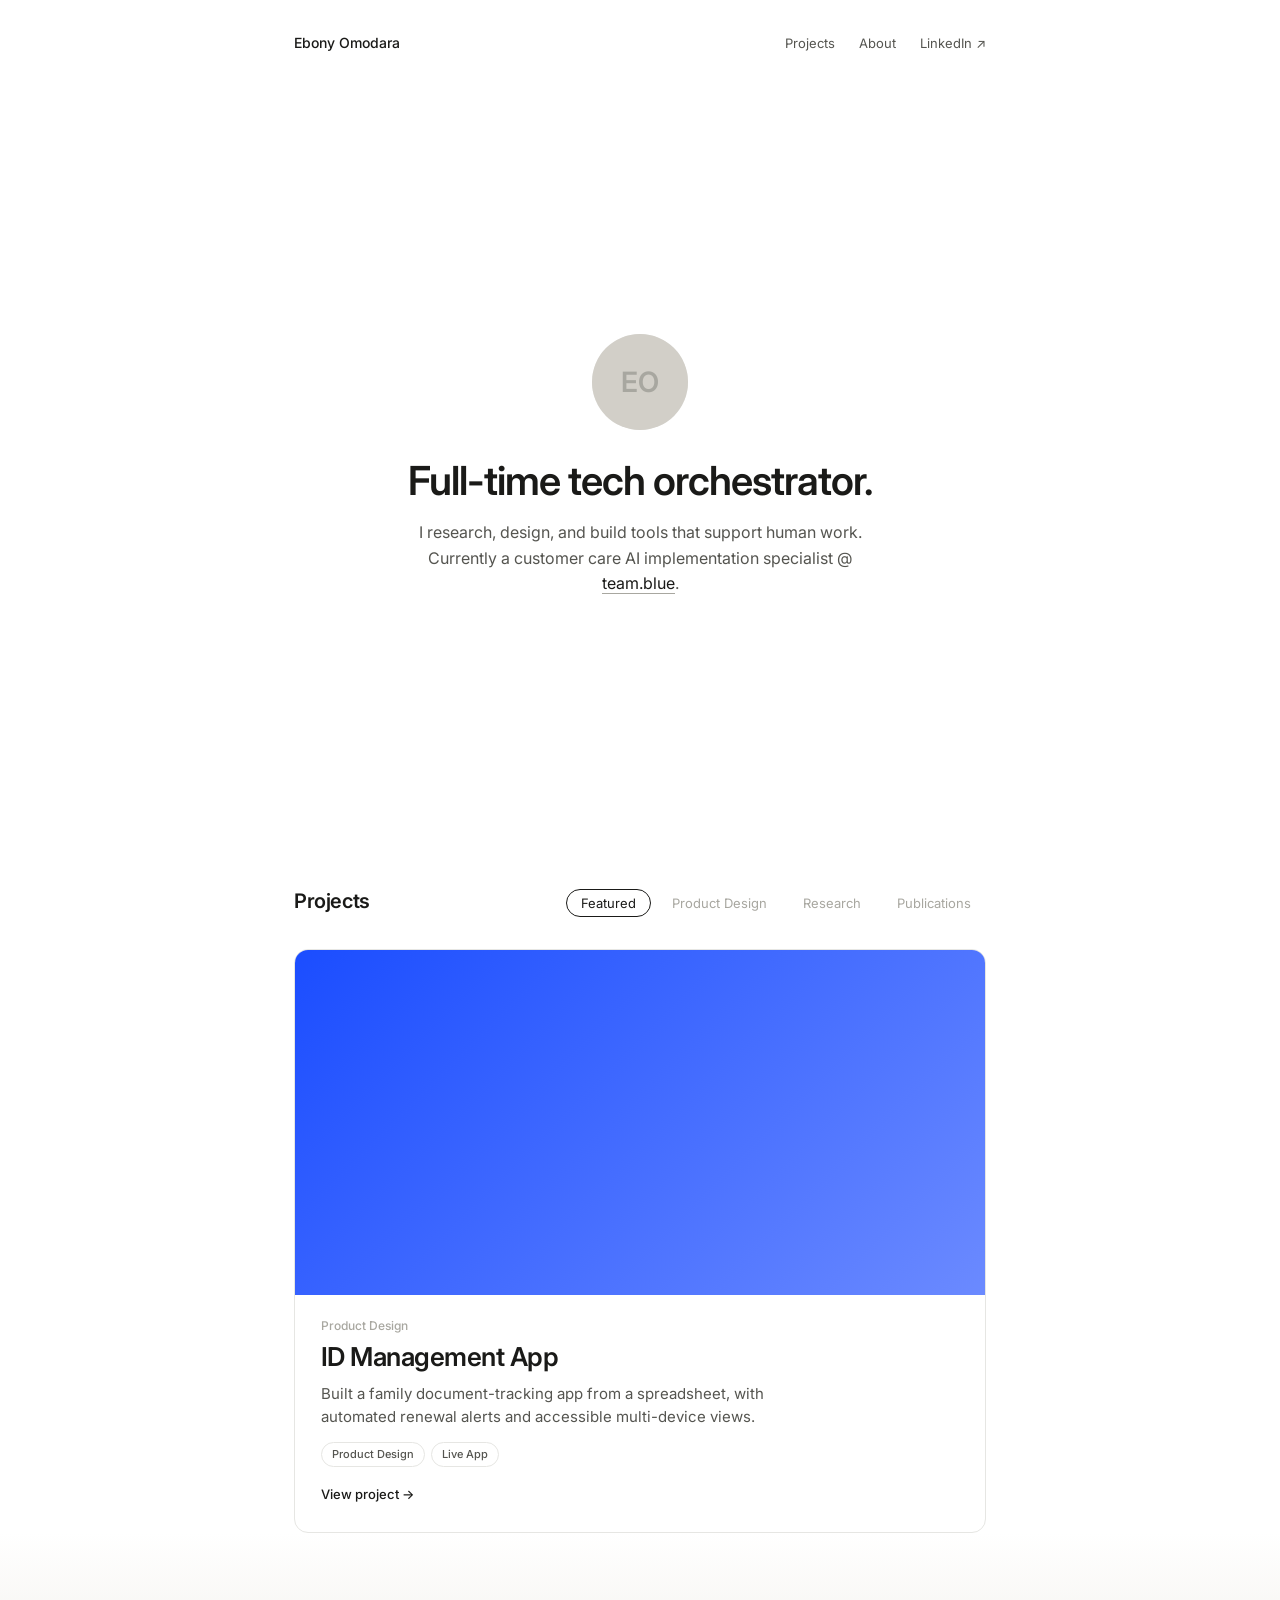
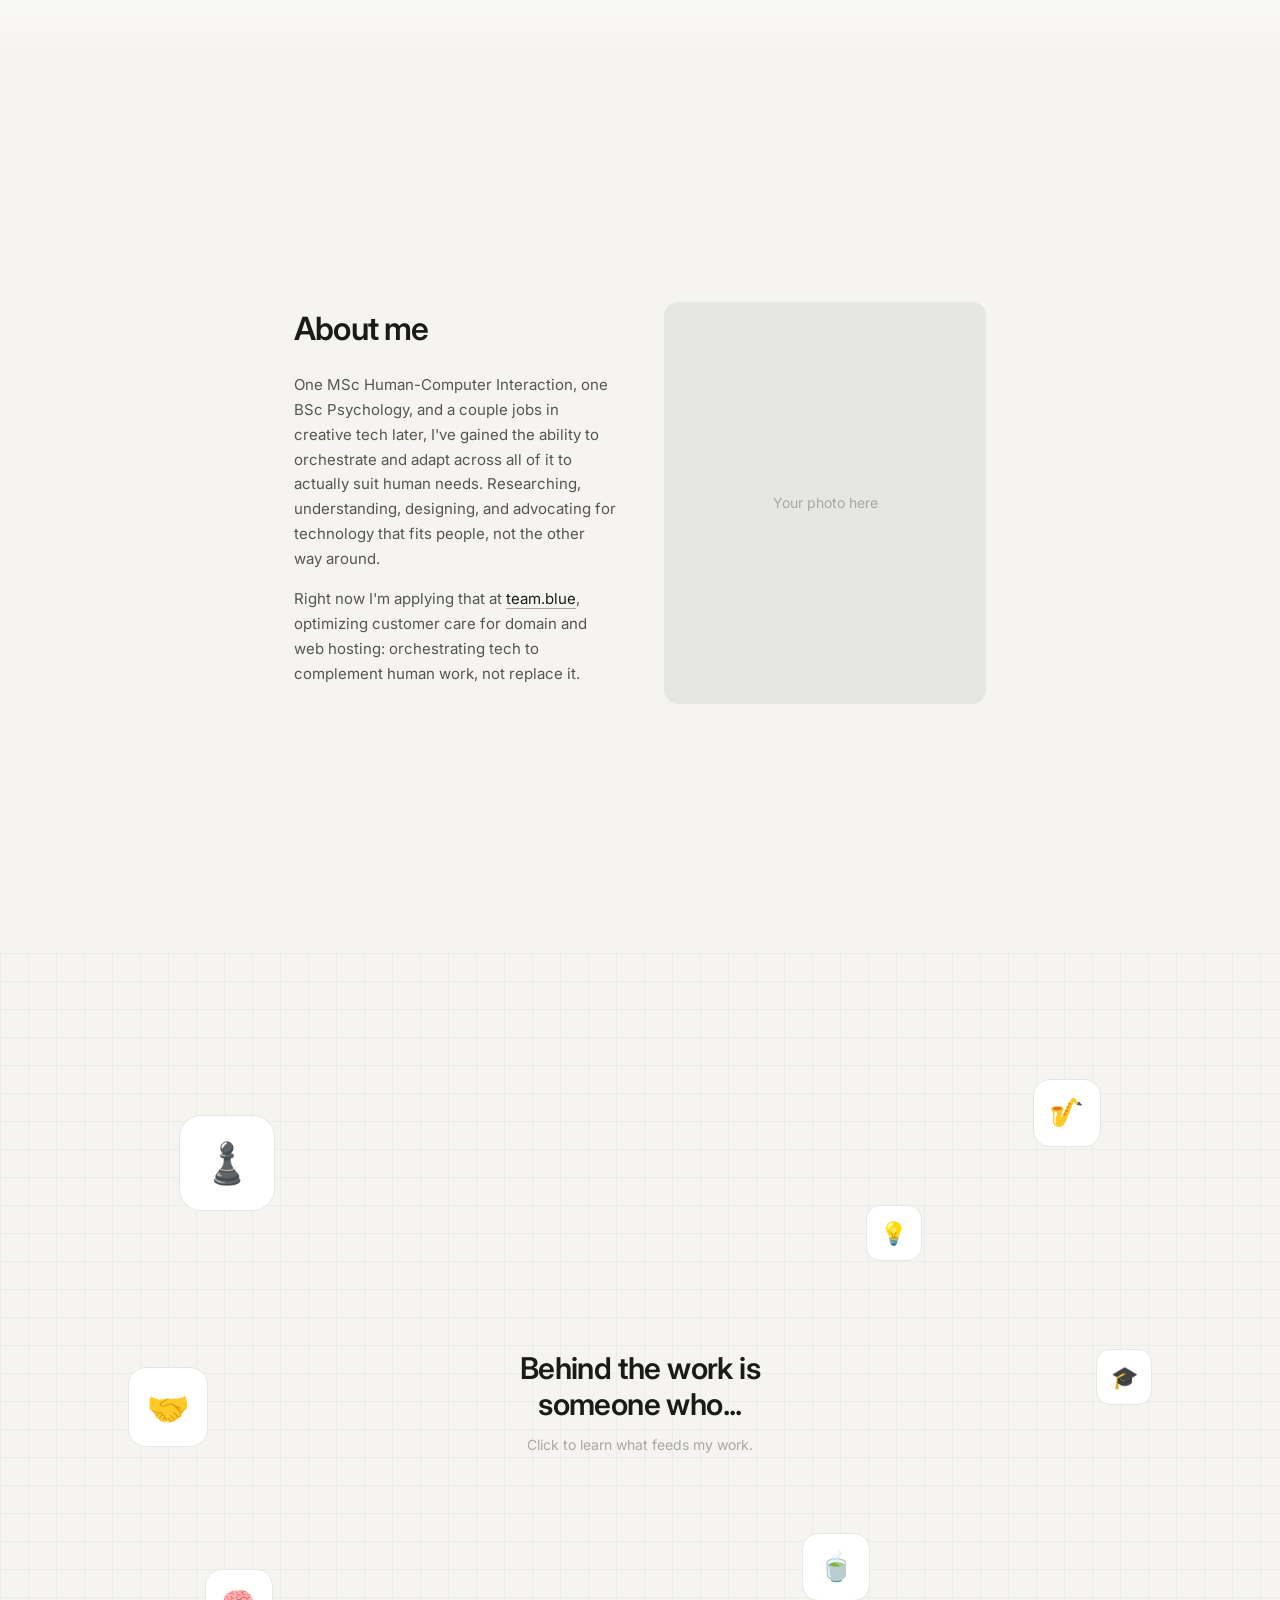
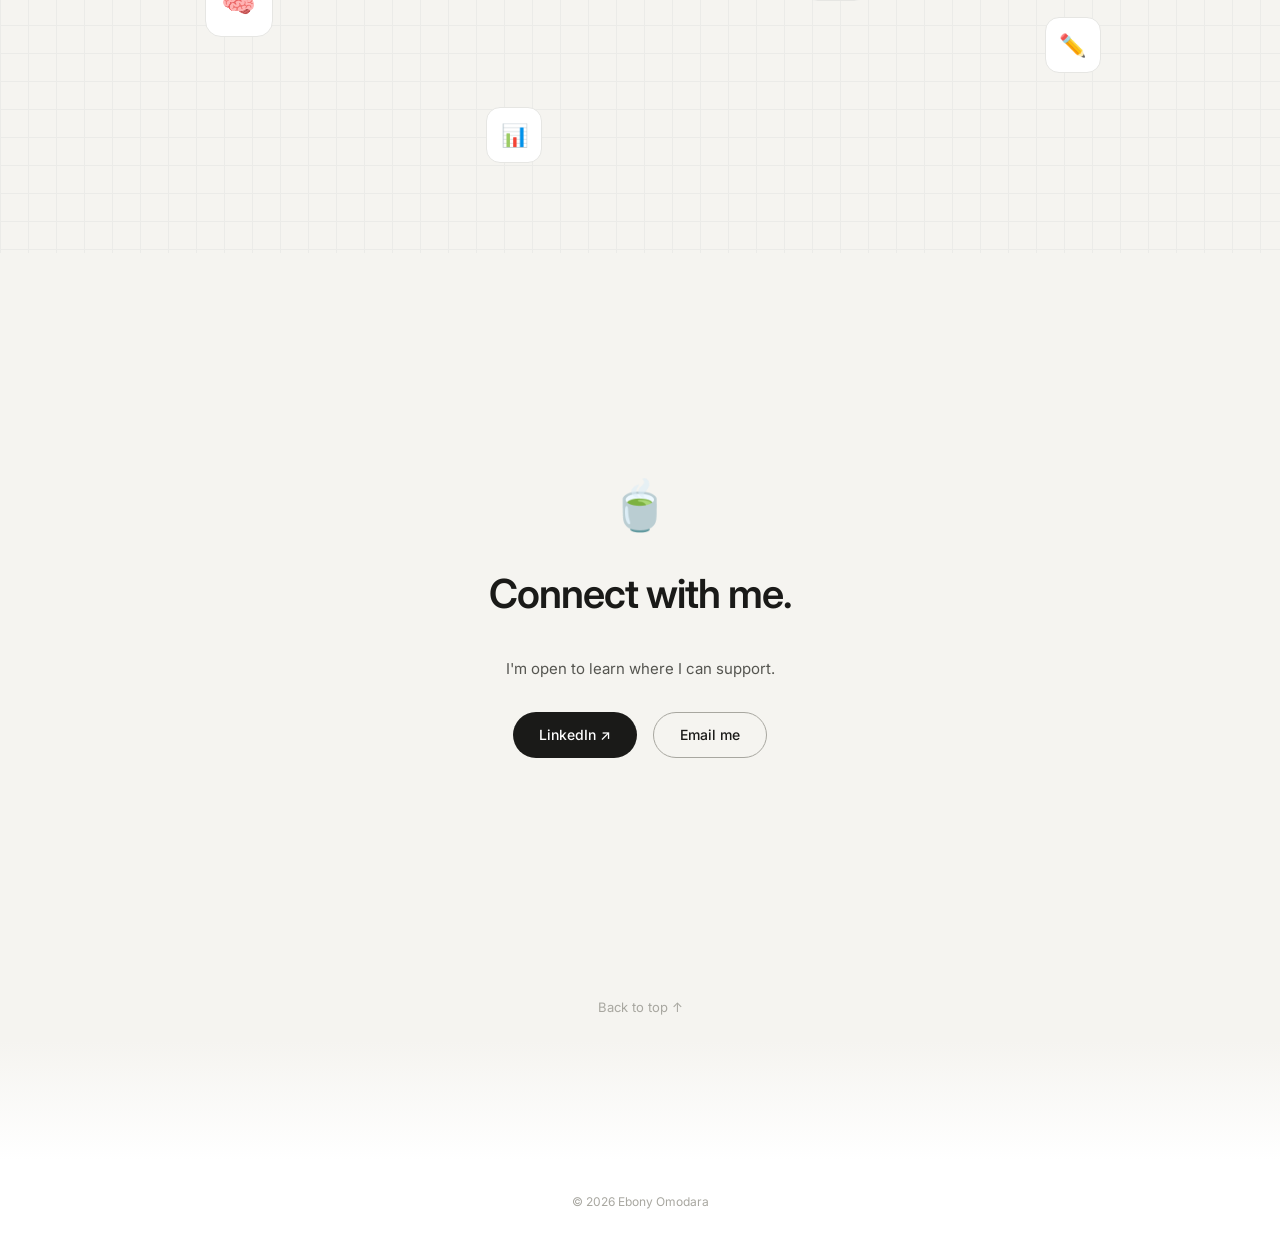
==== index.html @ e56efd51 "initial portfolio" ====
<!DOCTYPE html>
<html lang="en">
<head>
<meta charset="UTF-8">
<meta name="viewport" content="width=device-width, initial-scale=1.0">
<title>Ebony Omodara — Portfolio</title>
<link rel="preconnect" href="https://fonts.googleapis.com">
<link rel="preconnect" href="https://fonts.gstatic.com" crossorigin>
<link href="https://fonts.googleapis.com/css2?family=Inter:ital,opsz,wght@0,14..32,400;0,14..32,500;0,14..32,600;0,14..32,700;1,14..32,400&display=swap" rel="stylesheet">
<style>
:root {
  --bg: #FFFFFF;
  --ink: #1A1A18;
  --ink-soft: #555550;
  --ink-faint: #8A8980;
  --ink-muted: #A8A7A0;
  --line: #E6E6E3;
  --warm: #F5F4F0;
  --font: "Inter", -apple-system, BlinkMacSystemFont, "Segoe UI", sans-serif;
  --page-px: clamp(20px, 5vw, 64px);
  --max-w: 820px;
}

*, *::before, *::after { box-sizing: border-box; margin: 0; padding: 0; }
html { scroll-behavior: smooth; }

body {
  background: var(--bg);
  color: var(--ink);
  font-family: var(--font);
  font-size: 16px;
  line-height: 1.55;
  -webkit-font-smoothing: antialiased;
}

a { color: inherit; text-decoration: none; }
a:focus-visible, button:focus-visible { outline: 2px solid var(--ink); outline-offset: 3px; }

@media (prefers-reduced-motion: reduce) {
  html { scroll-behavior: auto; }
  *, *::before, *::after { animation-duration: 0.01ms !important; transition-duration: 0.01ms !important; }
}

.container {
  max-width: var(--max-w);
  margin: 0 auto;
  padding-left: var(--page-px);
  padding-right: var(--page-px);
}

/* ---- Nav ---- */
.nav {
  padding: 32px 0;
  display: flex;
  align-items: center;
  justify-content: space-between;
}
.nav__name { font-size: 14px; font-weight: 500; }
.nav__links { display: flex; gap: 24px; }
.nav__links a { font-size: 13px; color: var(--ink-soft); transition: color 0.15s; }
.nav__links a:hover { color: var(--ink); }

/* ---- Hero (tall, near full viewport) ---- */
.hero {
  min-height: calc(100vh - 100px);
  display: flex;
  flex-direction: column;
  align-items: center;
  justify-content: center;
  text-align: center;
  animation: rise 0.6s ease both;
  padding-bottom: 40px;
}

@keyframes rise {
  from { opacity: 0; transform: translateY(12px); }
  to { opacity: 1; transform: translateY(0); }
}

/* ---- Photo with rainbow ring ---- */
.hero__photo-link {
  display: block;
  width: 96px;
  height: 96px;
  margin: 0 auto 28px;
  border-radius: 50%;
  position: relative;
}

.hero__photo-link::before {
  content: '';
  position: absolute;
  inset: -4px;
  border-radius: 50%;
  background: conic-gradient(
    rgba(255,107,107,0.35),
    rgba(255,217,61,0.35),
    rgba(107,203,119,0.35),
    rgba(77,150,255,0.35),
    rgba(155,89,182,0.35),
    rgba(255,107,107,0.35)
  );
  opacity: 0;
  transition: opacity 0.4s ease, inset 0.4s ease;
  animation: slow-spin 6s linear infinite;
}

.hero__photo-link:hover::before,
.hero__photo-link:active::before {
  opacity: 1;
  inset: -5px;
}

@keyframes slow-spin { to { transform: rotate(360deg); } }

/* keep slow-spin available globally */

.hero__photo-link::after {
  content: '';
  position: absolute;
  inset: -1px;
  border-radius: 50%;
  background: var(--bg);
  z-index: 1;
}

.hero__photo {
  width: 100%;
  height: 100%;
  border-radius: 50%;
  background: var(--line);
  overflow: hidden;
  position: relative;
  z-index: 2;
  cursor: pointer;
  transition: transform 0.4s ease, box-shadow 0.4s ease;
}

.hero__photo-link:hover .hero__photo {
  transform: scale(1.15);
  box-shadow: 0 6px 24px rgba(0,0,0,0.06);
}

.hero__photo .photo-slide {
  position: absolute;
  inset: 0;
  display: flex;
  align-items: center;
  justify-content: center;
  opacity: 0;
  transition: opacity 0.4s ease;
  background: var(--line);
}

.hero__photo .photo-slide.is-active { opacity: 1; }
.hero__photo .photo-slide img { width: 100%; height: 100%; object-fit: cover; display: block; }

.hero__photo .initials {
  font-size: 28px;
  font-weight: 600;
  color: var(--ink-muted);
  user-select: none;
}

.hero h1 {
  font-size: clamp(28px, 4.5vw, 40px);
  font-weight: 600;
  letter-spacing: -0.025em;
  line-height: 1.15;
  margin-bottom: 16px;
}

.hero__sub {
  font-size: 16px;
  color: var(--ink-soft);
  max-width: 48ch;
  margin: 0 auto;
  line-height: 1.6;
}

.hero__sub a {
  color: var(--ink);
  border-bottom: 1px solid var(--ink-muted);
  transition: border-color 0.15s;
}

.hero__sub a:hover { border-color: var(--ink); }

/* ---- Projects ---- */
.projects { padding: 0 0 0; }

.projects__head {
  display: flex;
  align-items: baseline;
  justify-content: space-between;
  margin-bottom: 32px;
  flex-wrap: wrap;
  gap: 12px;
}

.projects__head h2 { font-size: 20px; font-weight: 600; letter-spacing: -0.02em; }

.filters { display: flex; gap: 6px; flex-wrap: wrap; }

.filters button {
  background: none;
  border: 1px solid transparent;
  font-family: var(--font);
  font-size: 13px;
  color: var(--ink-muted);
  cursor: pointer;
  padding: 5px 14px;
  border-radius: 100px;
  transition: all 0.15s;
}

.filters button.is-active { color: var(--ink); border-color: var(--ink); }
.filters button:not(.is-active):hover { color: var(--ink-soft); border-color: var(--line); }

/* ---- Cards ---- */
.project-stack { display: flex; flex-direction: column; gap: 24px; }

.pcard {
  display: block;
  border-radius: 14px;
  overflow: hidden;
  background: var(--bg);
  border: 1px solid var(--line);
  transition: transform 0.3s ease, border-color 0.3s ease;
}
.pcard:hover { transform: translateY(-3px); border-color: #CDCDCA; }

.pcard__cover { width: 100%; aspect-ratio: 16 / 9; position: relative; overflow: hidden; }
.pcard__cover-bg { width: 100%; height: 100%; transition: transform 0.4s ease; }
.pcard:hover .pcard__cover-bg { transform: scale(1.02); }

.pcard__body { padding: 22px 26px 26px; }
.pcard__category { font-size: 12px; color: var(--ink-muted); margin-bottom: 6px; font-weight: 500; }
.pcard__title { font-size: 22px; font-weight: 600; letter-spacing: -0.02em; line-height: 1.25; margin-bottom: 8px; }
.pcard__desc { font-size: 14px; color: var(--ink-soft); line-height: 1.55; max-width: 56ch; margin-bottom: 14px; }
.pcard__pills { display: flex; gap: 6px; flex-wrap: wrap; margin-bottom: 14px; }

.pill {
  font-size: 11px; font-weight: 500; color: var(--ink-soft);
  border: 1px solid var(--line); padding: 3px 10px;
  border-radius: 100px; white-space: nowrap;
}

.pcard__arrow {
  display: inline-flex; align-items: center; gap: 6px;
  font-size: 13px; font-weight: 500; color: var(--ink);
  transition: gap 0.2s ease;
}
.pcard:hover .pcard__arrow { gap: 10px; }

.pcard--feature .pcard__cover { aspect-ratio: 16 / 8; }
.pcard--feature .pcard__title { font-size: 26px; }
.pcard--feature .pcard__desc { font-size: 15px; }

.project-pair { display: grid; grid-template-columns: 1fr 1fr; gap: 20px; }
@media (max-width: 640px) { .project-pair { grid-template-columns: 1fr; } }
.project-pair .pcard__cover { aspect-ratio: 4 / 3; }
.project-pair .pcard__title { font-size: 18px; }
.project-pair .pcard__body { padding: 18px 20px 22px; }
.pcard--single .pcard__cover { aspect-ratio: 16 / 9; }

.state-msg { color: var(--ink-muted); font-size: 14px; padding: 48px 0; text-align: center; }

/* ---- Section transitions ---- */
.section-fade { height: 120px; background: linear-gradient(to bottom, var(--bg), var(--warm)); }
.section-fade--up { height: 120px; background: linear-gradient(to bottom, var(--warm), var(--bg)); }

/* ---- About me (full viewport) ---- */
.about-section {
  min-height: 100vh;
  background: var(--warm);
  display: flex;
  align-items: center;
  justify-content: center;
}

.about-inner {
  max-width: var(--max-w);
  margin: 0 auto;
  padding: 80px var(--page-px);
  display: grid;
  grid-template-columns: 1fr 1fr;
  gap: 48px;
  align-items: center;
}

@media (max-width: 700px) { .about-inner { grid-template-columns: 1fr; } }

.about-text h2 {
  font-size: clamp(24px, 3.8vw, 32px);
  font-weight: 600;
  letter-spacing: -0.025em;
  margin-bottom: 20px;
  color: var(--ink);
}

/* WCAG AA: #555550 on #F5F4F0 = 4.8:1 contrast ratio — passes AA normal text */
.about-text p {
  font-size: 15px;
  color: var(--ink-soft);
  line-height: 1.65;
  margin-bottom: 16px;
}

.about-text a {
  color: var(--ink);
  border-bottom: 1px solid var(--ink-muted);
  transition: border-color 0.15s;
}
.about-text a:hover { border-color: var(--ink); }

.about-image {
  width: 100%;
  aspect-ratio: 4 / 5;
  background: var(--line);
  border-radius: 14px;
  display: flex;
  align-items: center;
  justify-content: center;
  overflow: hidden;
}
.about-image img { width: 100%; height: 100%; object-fit: cover; display: block; }
.about-image__placeholder { font-size: 14px; color: var(--ink-muted); }

/* ---- What feeds the work ---- */
.feeds-world {
  position: relative;
  overflow: hidden;
  min-height: 100vh;
  display: flex;
  align-items: center;
  justify-content: center;
  background: var(--warm);
}

.feeds-world::before {
  content: '';
  position: absolute;
  inset: 0;
  background-image:
    linear-gradient(var(--line) 1px, transparent 1px),
    linear-gradient(90deg, var(--line) 1px, transparent 1px);
  background-size: 28px 28px;
  opacity: 0;
  transition: opacity 1s ease;
}
.feeds-world.is-visible::before { opacity: 0.6; }

.feeds-center {
  position: relative;
  z-index: 2;
  text-align: center;
  padding: 60px var(--page-px);
}

.feeds-center h3 {
  font-size: clamp(22px, 3.5vw, 30px);
  font-weight: 600;
  letter-spacing: -0.02em;
  line-height: 1.2;
  max-width: 14ch;
  margin: 0 auto 12px;
}

.feeds-center p { font-size: 14px; color: var(--ink-muted); }

/* ---- Feed items — varied sizes, closer to center ---- */
.feeds-item {
  position: absolute;
  z-index: 3;
  cursor: default;
  opacity: 0;
  transition: opacity 0.6s ease, transform 0.6s ease;
}

.feeds-world.is-visible .feeds-item {
  opacity: 1;
  transform: translate(0, 0) !important;
}

.feeds-item__icon {
  border-radius: 18px;
  display: flex;
  align-items: center;
  justify-content: center;
  background: var(--bg);
  border: 1px solid var(--line);
  transition: transform 0.25s ease, box-shadow 0.25s ease;
  user-select: none;
}

.feeds-item:hover .feeds-item__icon,
.feeds-item.is-tapped .feeds-item__icon {
  transform: scale(1.08);
  box-shadow: 0 8px 24px rgba(0,0,0,0.06);
}

@keyframes slow-spin { to { transform: rotate(360deg); } }

.feeds-item--xl .feeds-item__icon { width: 96px; height: 96px; font-size: 40px; border-radius: 22px; }
.feeds-item--lg .feeds-item__icon { width: 80px; height: 80px; font-size: 34px; border-radius: 18px; }
.feeds-item--md .feeds-item__icon { width: 68px; height: 68px; font-size: 28px; border-radius: 16px; }
.feeds-item--sm .feeds-item__icon { width: 56px; height: 56px; font-size: 22px; border-radius: 14px; }

/* Tooltip: left-aligned text, positioned to the side or below */
.feeds-item__label {
  position: absolute;
  left: calc(100% + 12px);
  top: 50%;
  transform: translateY(-50%) translateX(4px);
  background: var(--ink);
  color: #fff;
  font-size: 12px;
  font-weight: 500;
  padding: 8px 14px;
  border-radius: 8px;
  opacity: 0;
  pointer-events: none;
  transition: opacity 0.2s ease, transform 0.2s ease;
  width: max-content;
  max-width: 200px;
  text-align: left;
  line-height: 1.4;
}

.feeds-item:hover .feeds-item__label,
.feeds-item.is-tapped .feeds-item__label {
  opacity: 1;
  transform: translateY(-50%) translateX(0);
}

/* Items on the right side: tooltip goes left */
.feeds-item--tip-left .feeds-item__label {
  left: auto;
  right: calc(100% + 12px);
  transform: translateY(-50%) translateX(-4px);
}

.feeds-item--tip-left:hover .feeds-item__label,
.feeds-item--tip-left.is-tapped .feeds-item__label {
  transform: translateY(-50%) translateX(0);
}

/* Positions — pulled closer to center */
.feeds-item:nth-child(1) { top: 18%; left: 14%; transform: translate(-20px, 14px); }
.feeds-item:nth-child(2) { top: 14%; right: 14%; transform: translate(20px, -14px); }
.feeds-item:nth-child(3) { top: 46%; left: 10%; transform: translate(-28px, 0); }
.feeds-item:nth-child(4) { top: 44%; right: 10%; transform: translate(28px, 0); }
.feeds-item:nth-child(5) { bottom: 24%; left: 16%; transform: translate(-16px, 14px); }
.feeds-item:nth-child(6) { bottom: 20%; right: 14%; transform: translate(16px, 14px); }
.feeds-item:nth-child(7) { bottom: 10%; left: 38%; transform: translate(-10px, 12px); }
.feeds-item:nth-child(8) { bottom: 28%; right: 32%; transform: translate(14px, 10px); }
.feeds-item:nth-child(9) { top: 28%; right: 28%; transform: translate(18px, -8px); }

@media (max-width: 700px) {
  .feeds-item:nth-child(1) { top: 3%; left: 4%; }
  .feeds-item:nth-child(2) { top: 3%; right: 4%; }
  .feeds-item:nth-child(3) { top: 28%; left: 2%; }
  .feeds-item:nth-child(4) { top: 28%; right: 2%; }
  .feeds-item:nth-child(5) { bottom: 22%; left: 4%; }
  .feeds-item:nth-child(6) { bottom: 22%; right: 4%; }
  .feeds-item:nth-child(7) { bottom: 10%; left: 4%; }
  .feeds-item:nth-child(8) { bottom: 10%; right: 4%; }
  .feeds-item:nth-child(9) { top: 16%; left: 36%; }
  .feeds-item--xl .feeds-item__icon { width: 72px; height: 72px; font-size: 30px; }
  .feeds-item--lg .feeds-item__icon { width: 62px; height: 62px; font-size: 26px; }
  .feeds-item--md .feeds-item__icon { width: 52px; height: 52px; font-size: 22px; }
  .feeds-item--sm .feeds-item__icon { width: 44px; height: 44px; font-size: 18px; }
  /* Mobile: tooltips below, contained within screen */
  .feeds-item__label,
  .feeds-item--tip-left .feeds-item__label {
    left: 0;
    right: auto;
    top: calc(100% + 8px);
    transform: translateY(4px);
    max-width: 180px;
  }
  .feeds-item:hover .feeds-item__label,
  .feeds-item.is-tapped .feeds-item__label,
  .feeds-item--tip-left:hover .feeds-item__label,
  .feeds-item--tip-left.is-tapped .feeds-item__label {
    transform: translateY(0);
  }
  /* Items on right side: tooltip aligns right */
  .feeds-item:nth-child(2) .feeds-item__label,
  .feeds-item:nth-child(4) .feeds-item__label,
  .feeds-item:nth-child(6) .feeds-item__label,
  .feeds-item:nth-child(8) .feeds-item__label {
    left: auto;
    right: 0;
  }
}

/* ---- Connect ---- */
.connect {
  min-height: 80vh;
  display: flex;
  align-items: center;
  justify-content: center;
  text-align: center;
  background: var(--warm);
  padding: 80px var(--page-px);
}

.connect__emoji {
  font-size: 48px;
  margin-bottom: 20px;
  display: inline-block;
  cursor: default;
  transition: transform 0.3s ease;
}

.connect__emoji:hover {
  transform: scale(1.3);
}

.connect__sub {
  font-size: 15px;
  color: var(--ink-soft);
  margin-bottom: 32px;
}

.connect h2 {
  font-size: clamp(28px, 4.5vw, 40px);
  font-weight: 600;
  letter-spacing: -0.025em;
  margin-bottom: 32px;
}

.connect__links {
  display: flex;
  justify-content: center;
  gap: 16px;
  flex-wrap: wrap;
}

.connect__link {
  display: inline-flex;
  align-items: center;
  gap: 8px;
  font-size: 14px;
  font-weight: 500;
  padding: 11px 26px;
  border-radius: 100px;
  transition: background 0.2s, color 0.2s, border-color 0.2s;
}

.connect__link--primary {
  background: var(--ink);
  color: var(--bg);
}
.connect__link--primary:hover { background: #333; }

.connect__link--secondary {
  color: var(--ink);
  border: 1px solid var(--ink-muted);
}

.connect__link--secondary:hover {
  border-color: var(--ink);
}

/* ---- Scroll to top ---- */
.scroll-top {
  display: flex;
  align-items: center;
  justify-content: center;
  gap: 6px;
  padding: 24px 0;
  background: var(--warm);
  text-align: center;
}

.scroll-top a {
  font-size: 13px;
  color: var(--ink-muted);
  transition: color 0.15s;
  display: inline-flex;
  align-items: center;
  gap: 6px;
}

.scroll-top a:hover { color: var(--ink); }

/* ---- Footer ---- */
.footer {
  padding: 32px 0;
  text-align: center;
}
.footer__copy { font-size: 12px; color: var(--ink-muted); }
</style>
</head>
<body>

<div class="container">
  <nav class="nav" id="top">
    <a href="#" class="nav__name">Ebony Omodara</a>
    <div class="nav__links">
      <a href="#projects">Projects</a>
      <a href="#about">About</a>
      <a href="#" target="_blank">LinkedIn ↗</a>
    </div>
  </nav>
</div>

<div class="container">
  <section class="hero">
    <a href="#about" class="hero__photo-link" id="hero-photo-link">
      <div class="hero__photo" id="hero-photo">
        <div class="photo-slide is-active" style="background:#D2CFC8;"><span class="initials">EO</span></div>
        <div class="photo-slide" style="background:#C8B8D8;"></div>
        <div class="photo-slide" style="background:#B8CED8;"></div>
        <div class="photo-slide" style="background:#D8C8B8;"></div>
      </div>
    </a>
    <h1>Full-time tech orchestrator.</h1>
    <p class="hero__sub">I research, design, and build tools that support human work. Currently a customer care AI implementation specialist @ <a href="https://team.blue" target="_blank" rel="noopener">team.blue</a>.</p>
  </section>
</div>

<div class="container">
  <section class="projects" id="projects">
    <div class="projects__head">
      <h2>Projects</h2>
      <div class="filters" id="filters">
        <button class="is-active" data-cat="Featured">Featured</button>
        <button data-cat="Product Design">Product Design</button>
        <button data-cat="Research">Research</button>
        <button data-cat="Publications">Publications</button>
      </div>
    </div>
    <div class="project-stack" id="project-stack"></div>
  </section>
</div>

<div class="section-fade"></div>

<section class="about-section" id="about">
  <div class="about-inner">
    <div class="about-text">
      <h2>About me</h2>
      <p>One MSc Human-Computer Interaction, one BSc Psychology, and a couple jobs in creative tech later, I've gained the ability to orchestrate and adapt across all of it to actually suit human needs. Researching, understanding, designing, and advocating for technology that fits people, not the other way around.</p>
      <p>Right now I'm applying that at <a href="https://team.blue" target="_blank" rel="noopener">team.blue</a>, optimizing customer care for domain and web hosting: orchestrating tech to complement human work, not replace it.</p>
    </div>
    <div class="about-image">
      <span class="about-image__placeholder">Your photo here</span>
    </div>
  </div>
</section>

<section class="feeds-world" id="feeds">

  <div class="feeds-item feeds-item--xl" style="transition-delay: 0.1s">
    <div class="feeds-item__icon">♟️</div>
    <div class="feeds-item__label">Novice chess player. I like the patience of thinking three moves ahead.</div>
  </div>

  <div class="feeds-item feeds-item--md feeds-item--tip-left" style="transition-delay: 0.2s">
    <div class="feeds-item__icon">🎷</div>
    <div class="feeds-item__label">Afro jazz on repeat. Best thinking music there is.</div>
  </div>

  <div class="feeds-item feeds-item--lg" style="transition-delay: 0.3s">
    <div class="feeds-item__icon">🤝</div>
    <div class="feeds-item__label">Curious. Creative. Flexible. Leading or supporting, whatever needs to be done.</div>
  </div>

  <div class="feeds-item feeds-item--sm feeds-item--tip-left" style="transition-delay: 0.35s">
    <div class="feeds-item__icon">🎓</div>
    <div class="feeds-item__label">MSc Human-Computer Interaction</div>
  </div>

  <div class="feeds-item feeds-item--md" style="transition-delay: 0.45s">
    <div class="feeds-item__icon">🧠</div>
    <div class="feeds-item__label">BSc Psychology</div>
  </div>

  <div class="feeds-item feeds-item--sm feeds-item--tip-left" style="transition-delay: 0.55s">
    <div class="feeds-item__icon">✏️</div>
    <div class="feeds-item__label">Google UX Design Certificate</div>
  </div>

  <div class="feeds-item feeds-item--sm" style="transition-delay: 0.65s">
    <div class="feeds-item__icon">📊</div>
    <div class="feeds-item__label">McKinsey Forward Certificate</div>
  </div>

  <div class="feeds-item feeds-item--md" style="transition-delay: 0.7s">
    <div class="feeds-item__icon">🍵</div>
    <div class="feeds-item__label">Matcha over everything. Iced, hot, doesn't matter.</div>
  </div>

  <div class="feeds-item feeds-item--sm feeds-item--tip-left" style="transition-delay: 0.75s">
    <div class="feeds-item__icon">💡</div>
    <div class="feeds-item__label">Minor in Entrepreneurship</div>
  </div>

  <div class="feeds-center">
    <h3>Behind the work is someone who...</h3>
    <p>Click to learn what feeds my work.</p>
  </div>
</section>

<section class="connect" id="connect">
  <div>
    <span class="connect__emoji">🍵</span>
    <h2>Connect with me.</h2>
    <p class="connect__sub">I'm open to learn where I can support.</p>
    <div class="connect__links">
      <a href="#" class="connect__link connect__link--primary" target="_blank">LinkedIn ↗</a>
      <a href="mailto:hello@ebonyomodara.com" class="connect__link connect__link--secondary">Email me</a>
    </div>
  </div>
</section>

<div class="scroll-top">
  <a href="#top">Back to top ↑</a>
</div>

<div class="section-fade--up"></div>

<div class="container">
  <footer class="footer">
    <p class="footer__copy">&copy; 2026 Ebony Omodara</p>
  </footer>
</div>

<script>
const projects = [
  {
    title: "ID Management App",
    desc: "Built a family document-tracking app from a spreadsheet, with automated renewal alerts and accessible multi-device views.",
    category: "Product Design",
    pills: ["Product Design", "Live App"],
    color: "linear-gradient(135deg, #1B4DFF 0%, #6B8AFF 100%)",
    featured: true
  },
  {
    title: "Text-to-Image AI App",
    desc: "Helping young language learners visualize vocabulary through generated imagery.",
    category: "Research",
    pills: ["Qualitative Research", "Live App", "Implementation Insights"],
    color: "linear-gradient(135deg, #FF6A00 0%, #FFB870 100%)"
  },
  {
    title: "Smartwear for Connection",
    desc: "Wearable MVP keeping families connected through subtle haptic interactions.",
    category: "Product Design",
    pills: ["Product Design", "MVP"],
    color: "linear-gradient(135deg, #F2A7CC 0%, #FFDBE9 100%)"
  },
  {
    title: "Investigating AI use of University students",
    desc: "Qualitative study exploring how students integrate AI tools into academic workflows.",
    category: "Research",
    pills: ["Qualitative Research", "Design Insights"],
    color: "linear-gradient(135deg, #0D4D3A 0%, #4AC98B 100%)"
  },
  {
    title: "Publications Monthly Reports",
    desc: "Editorial reports covering emerging creative technology trends.",
    category: "Publications",
    pills: ["Publications", "Copywriting", "Report"],
    color: "linear-gradient(135deg, #1A0B2E 0%, #8B5CF6 100%)"
  },
  {
    title: "Immersive Tech Week",
    desc: "Event coverage from Europe's leading immersive technology conference.",
    category: "Publications",
    pills: ["Publications", "Report"],
    color: "linear-gradient(135deg, #2D1854 0%, #A855F7 100%)"
  },
  {
    title: "Game-based Assessments in Recruitment",
    desc: "Quantitative research into gamified hiring tools and their effectiveness.",
    category: "Research",
    pills: ["Quantitative Research", "Implementation Insights"],
    color: "linear-gradient(135deg, #C4B5A0 0%, #E8DDD0 100%)"
  },
  {
    title: "Multilingual Gesturing and Problem-Solving",
    desc: "How gesture patterns differ across languages and influence cognitive problem-solving.",
    category: "Research",
    pills: ["Quantitative Research", "Cognition Insights"],
    color: "linear-gradient(135deg, #D4956B 0%, #F0C8A8 100%)"
  }
];

// Photo cycle
const photoLink = document.getElementById('hero-photo-link');
const photoEl = document.getElementById('hero-photo');
const slides = photoEl.querySelectorAll('.photo-slide');
let cycleInterval = null;
let currentSlide = 0;

function startCycle() {
  if (cycleInterval) return;
  cycleInterval = setInterval(() => {
    slides[currentSlide].classList.remove('is-active');
    currentSlide = (currentSlide + 1) % slides.length;
    slides[currentSlide].classList.add('is-active');
  }, 700);
}
function stopCycle() {
  clearInterval(cycleInterval);
  cycleInterval = null;
  slides[currentSlide].classList.remove('is-active');
  currentSlide = 0;
  slides[0].classList.add('is-active');
}
photoLink.addEventListener('mouseenter', startCycle);
photoLink.addEventListener('mouseleave', stopCycle);

// Cards
const stack = document.getElementById('project-stack');

function makeCard(p, isFeature, isSingle) {
  const a = document.createElement('a');
  a.href = '#';
  let cls = 'pcard';
  if (isFeature) cls += ' pcard--feature';
  if (isSingle) cls += ' pcard--single';
  a.className = cls;
  a.innerHTML = `
    <div class="pcard__cover">
      <div class="pcard__cover-bg" style="background:${p.color}"></div>
    </div>
    <div class="pcard__body">
      <div class="pcard__category">${p.category}</div>
      <div class="pcard__title">${p.title}</div>
      <div class="pcard__desc">${p.desc}</div>
      <div class="pcard__pills">${p.pills.map(t => `<span class="pill">${t}</span>`).join('')}</div>
      <span class="pcard__arrow">View project →</span>
    </div>
  `;
  return a;
}

function renderProjects(items) {
  stack.innerHTML = '';
  if (!items.length) {
    stack.innerHTML = '<div class="state-msg">No projects in this category yet.</div>';
    return;
  }
  stack.appendChild(makeCard(items[0], true, false));
  const rest = items.slice(1);
  let i = 0;
  while (i < rest.length) {
    if (i + 1 < rest.length) {
      const pair = document.createElement('div');
      pair.className = 'project-pair';
      pair.appendChild(makeCard(rest[i], false, false));
      pair.appendChild(makeCard(rest[i + 1], false, false));
      stack.appendChild(pair);
      i += 2;
    } else {
      stack.appendChild(makeCard(rest[i], false, true));
      i++;
    }
  }
}

// Default: show Featured
function getFiltered(cat) {
  if (cat === 'Featured') return projects.filter(p => p.featured);
  return projects.filter(p => p.category === cat);
}

renderProjects(getFiltered('Featured'));

// Filters
document.getElementById('filters').addEventListener('click', e => {
  const btn = e.target.closest('button');
  if (!btn) return;
  document.querySelectorAll('.filters button').forEach(b => b.classList.remove('is-active'));
  btn.classList.add('is-active');
  renderProjects(getFiltered(btn.dataset.cat));
});

// Feeds scroll trigger
const feedsWorld = document.getElementById('feeds');
const obs = new IntersectionObserver((entries) => {
  entries.forEach(e => { if (e.isIntersecting) feedsWorld.classList.add('is-visible'); });
}, { threshold: 0.12 });
obs.observe(feedsWorld);

// Tap support
document.querySelectorAll('.feeds-item').forEach(item => {
  item.addEventListener('click', () => {
    const wasActive = item.classList.contains('is-tapped');
    document.querySelectorAll('.feeds-item').forEach(i => i.classList.remove('is-tapped'));
    if (!wasActive) item.classList.add('is-tapped');
  });
});
</script>
</body>
</html>
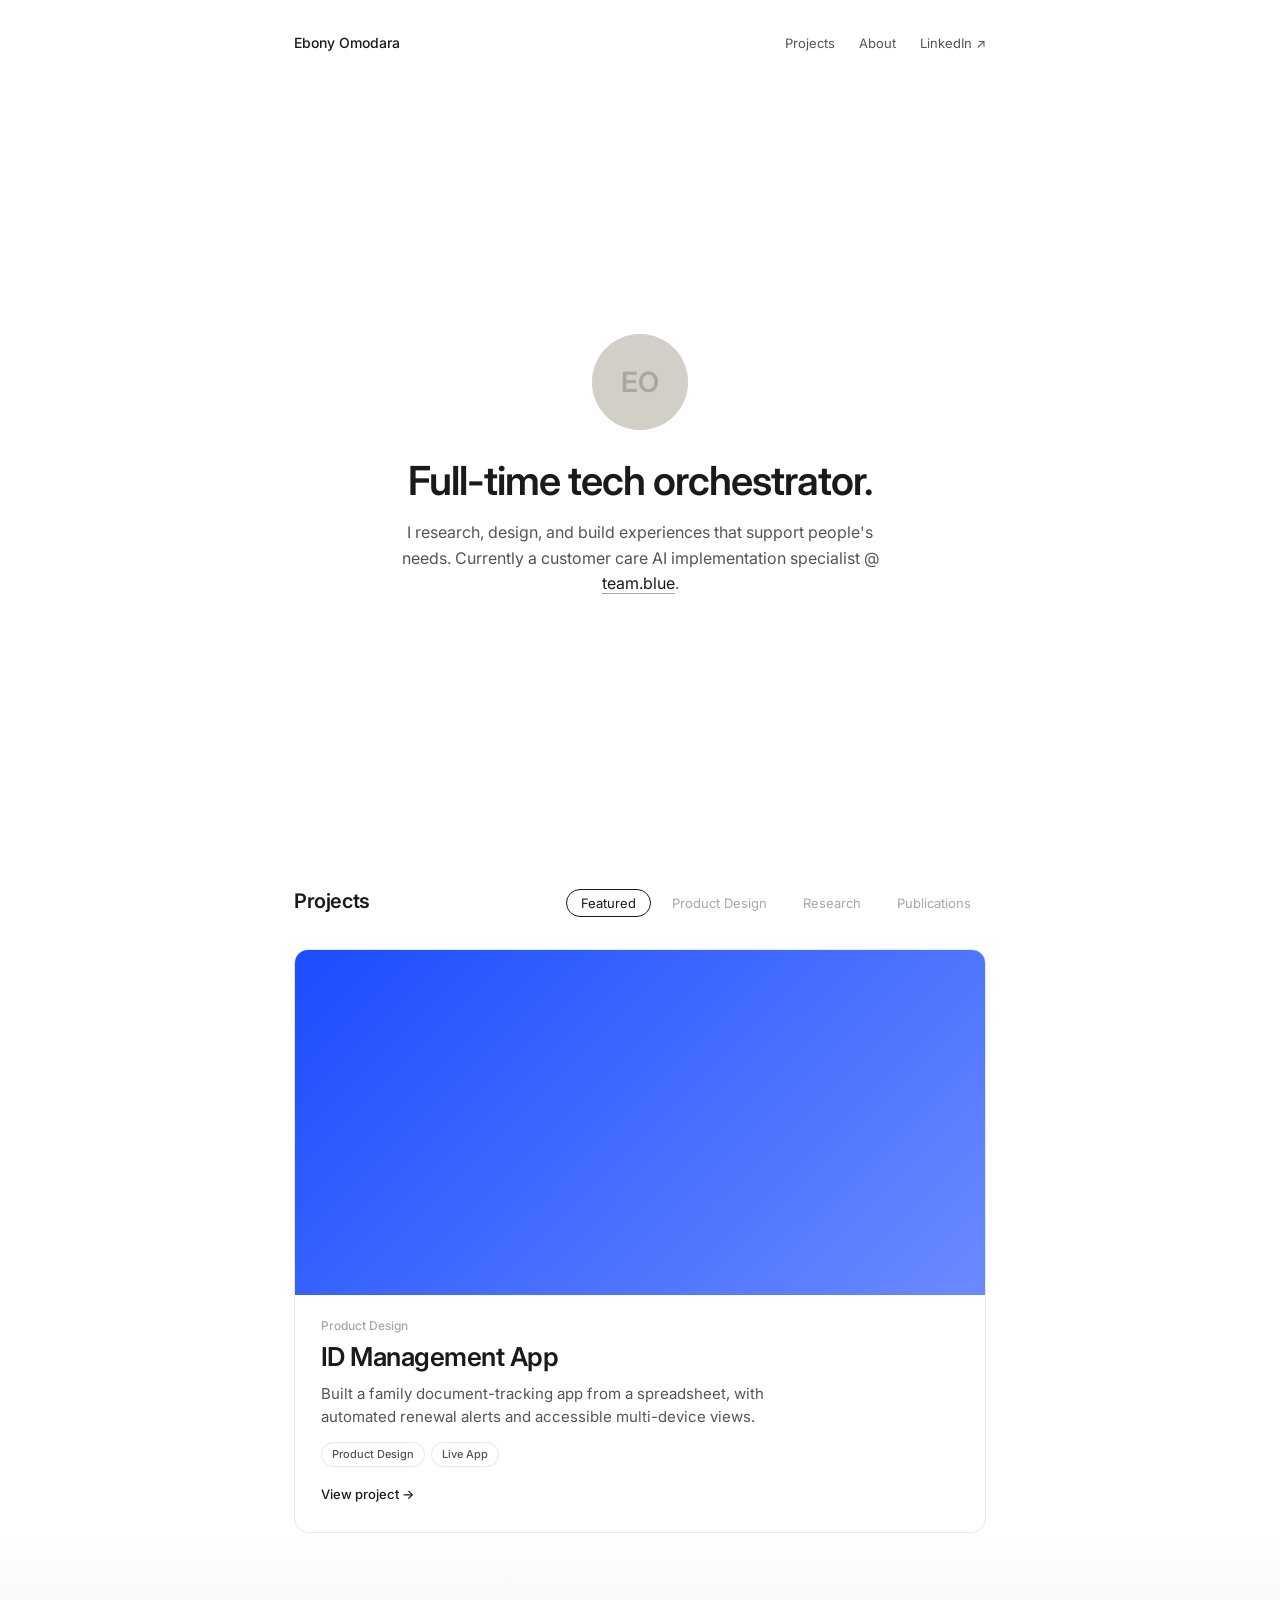
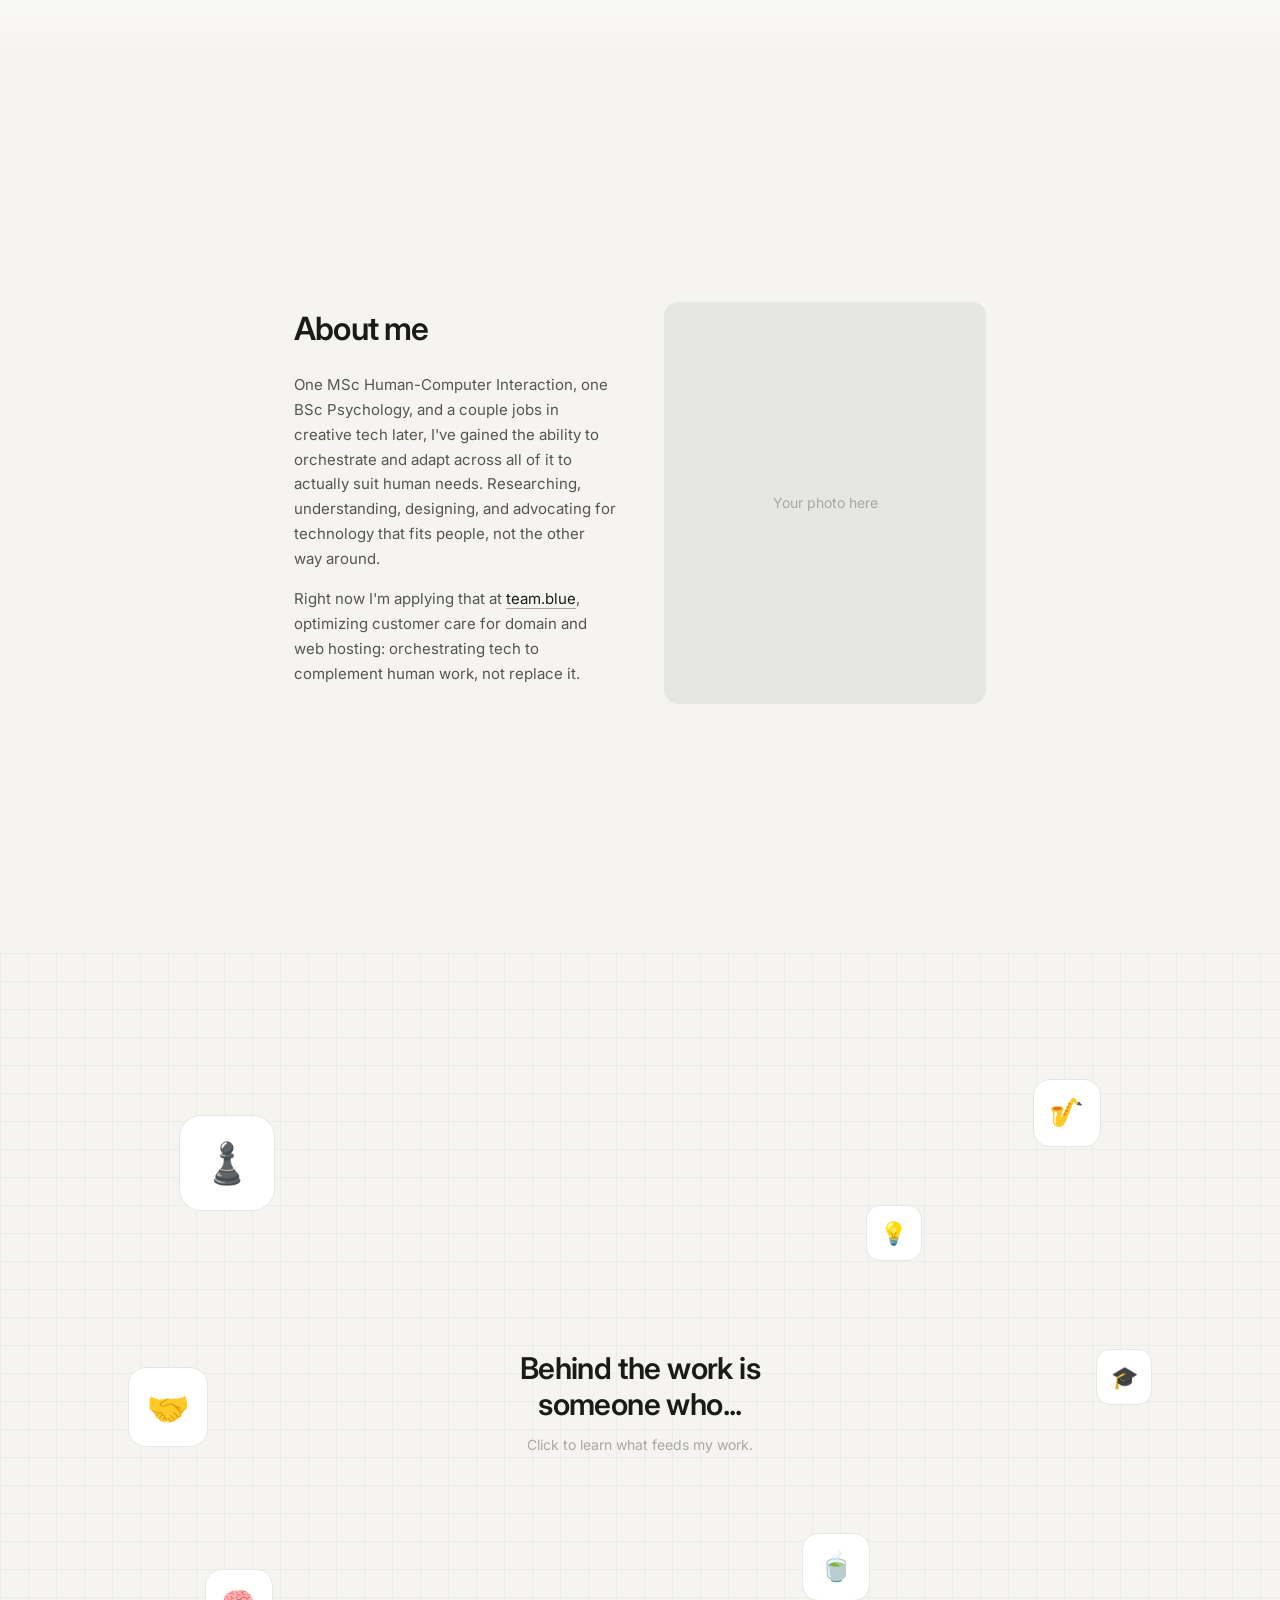
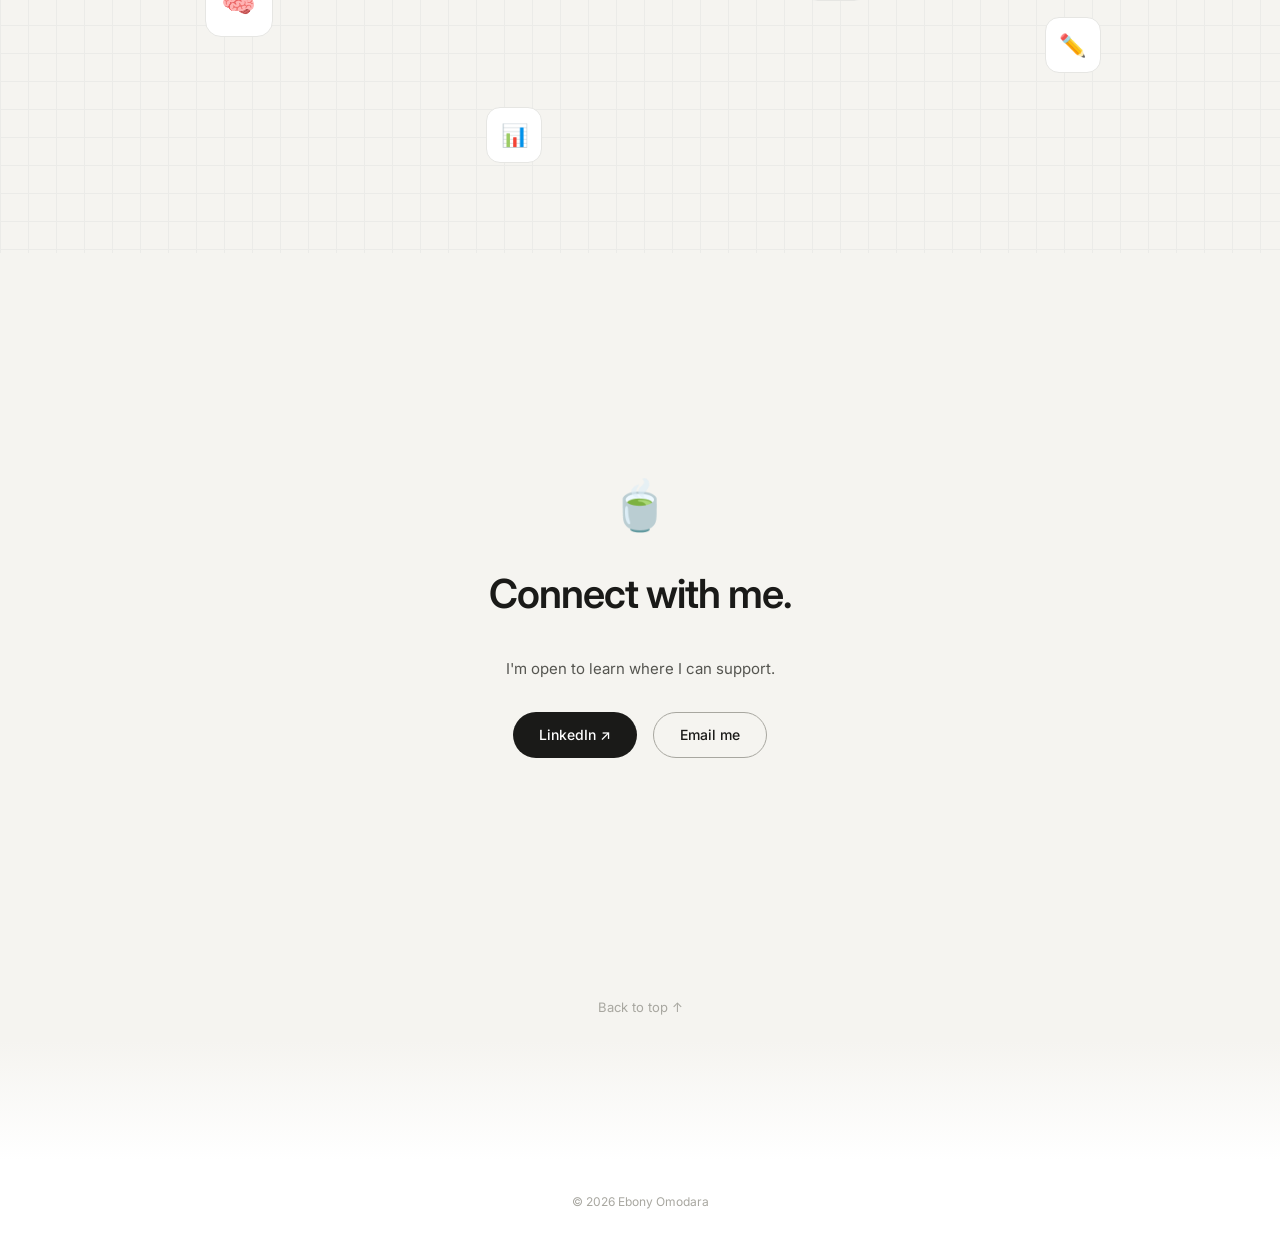
==== commit 5bbe0b57: "Sept 14 20:31" ====
--- a/index.html
+++ b/index.html
@@ -3,7 +3,7 @@
 <head>
 <meta charset="UTF-8">
 <meta name="viewport" content="width=device-width, initial-scale=1.0">
-<title>Ebony Omodara — Portfolio</title>
+<title>Ebony Omodara</title>
 <link rel="preconnect" href="https://fonts.googleapis.com">
 <link rel="preconnect" href="https://fonts.gstatic.com" crossorigin>
 <link href="https://fonts.googleapis.com/css2?family=Inter:ital,opsz,wght@0,14..32,400;0,14..32,500;0,14..32,600;0,14..32,700;1,14..32,400&display=swap" rel="stylesheet">
@@ -619,7 +619,7 @@
       </div>
     </a>
     <h1>Full-time tech orchestrator.</h1>
-    <p class="hero__sub">I research, design, and build tools that support human work. Currently a customer care AI implementation specialist @ <a href="https://team.blue" target="_blank" rel="noopener">team.blue</a>.</p>
+    <p class="hero__sub">I research, design, and build experiences that support people's needs. Currently a customer care AI implementation specialist @ <a href="https://team.blue" target="_blank" rel="noopener">team.blue</a>.</p>
   </section>
 </div>
 
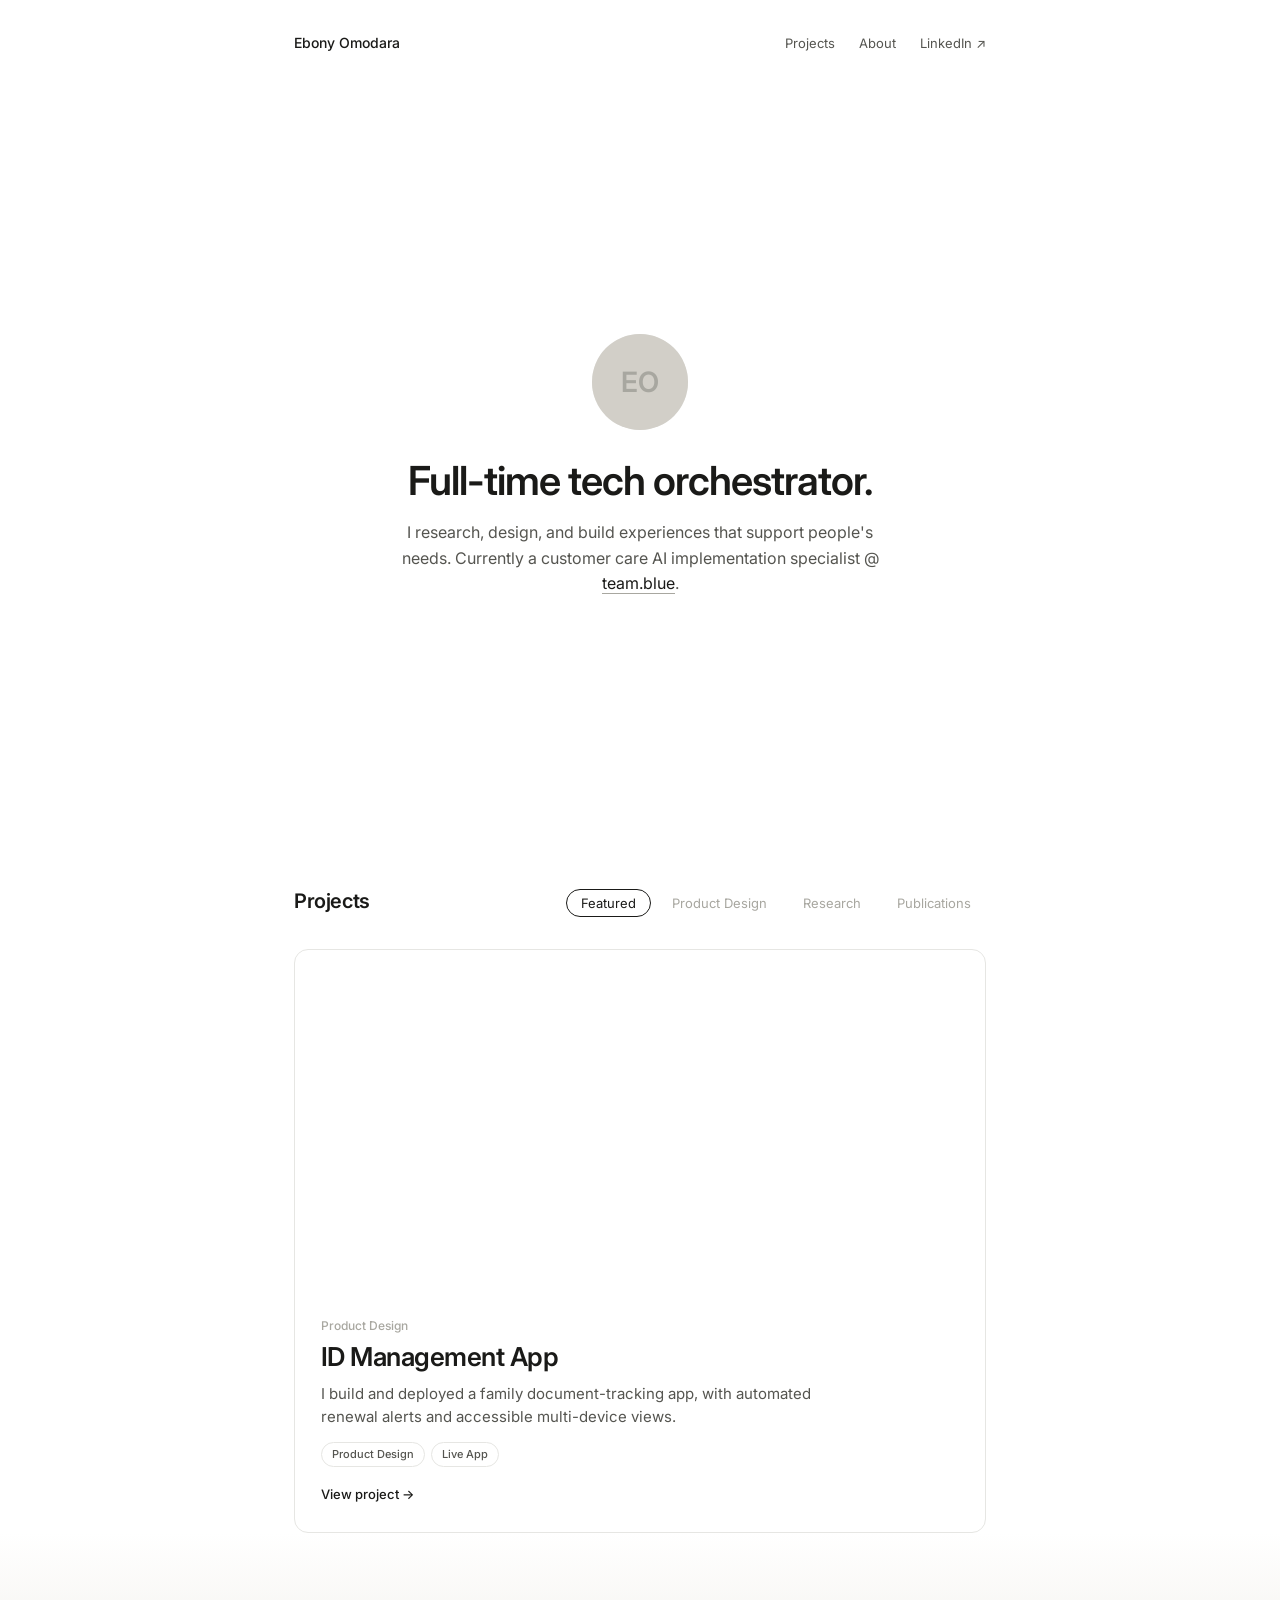
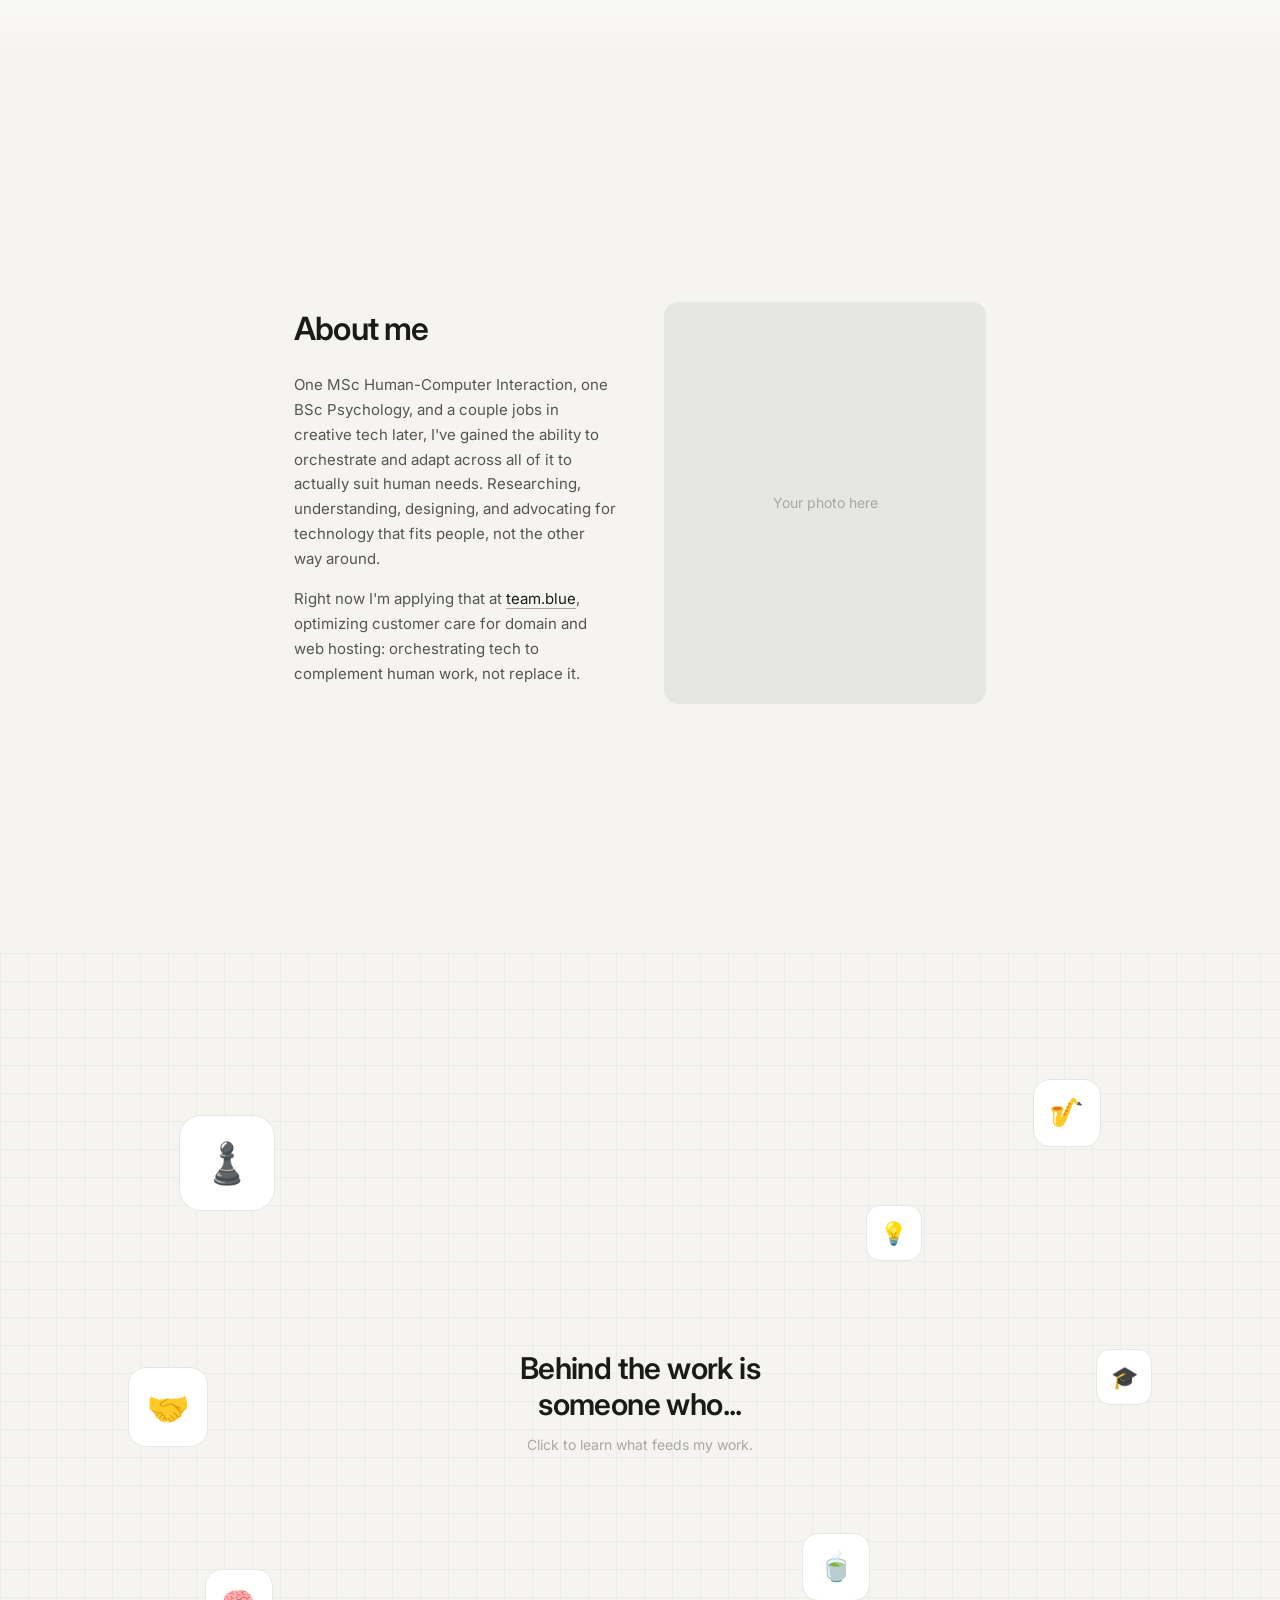
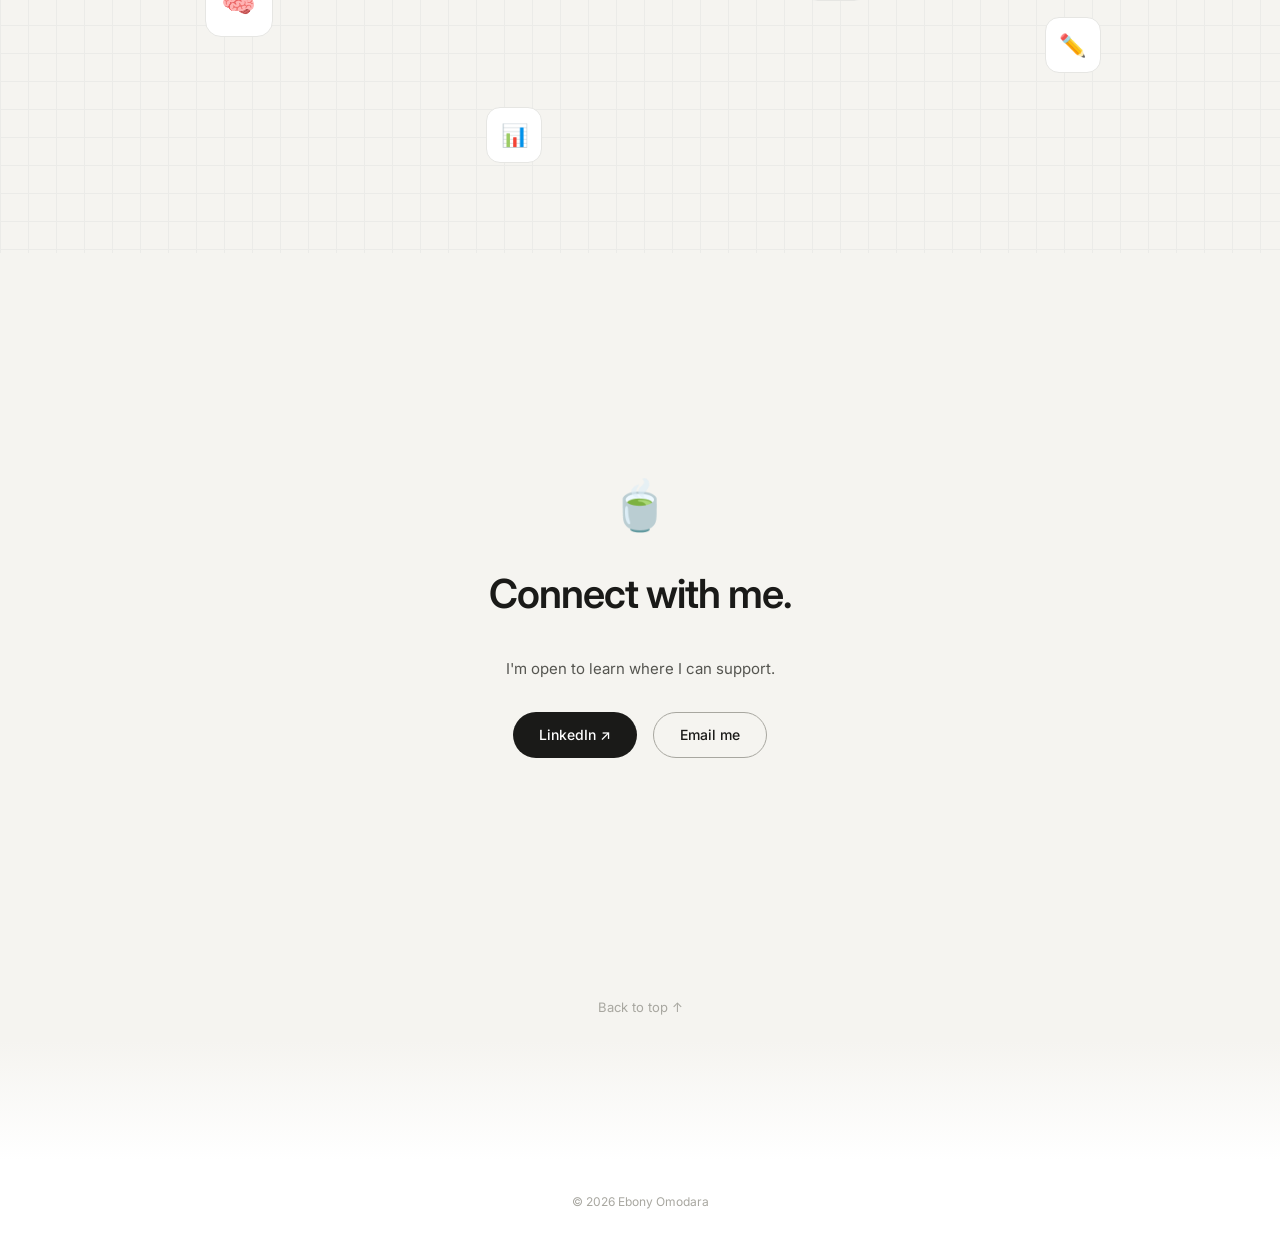
==== commit a5f443cc: "ID management app init fix" ====
--- a/index.html
+++ b/index.html
@@ -731,65 +731,17 @@
 </div>
 
 <script>
-const projects = [
-  {
-    title: "ID Management App",
-    desc: "Built a family document-tracking app from a spreadsheet, with automated renewal alerts and accessible multi-device views.",
-    category: "Product Design",
-    pills: ["Product Design", "Live App"],
-    color: "linear-gradient(135deg, #1B4DFF 0%, #6B8AFF 100%)",
-    featured: true
-  },
-  {
-    title: "Text-to-Image AI App",
-    desc: "Helping young language learners visualize vocabulary through generated imagery.",
-    category: "Research",
-    pills: ["Qualitative Research", "Live App", "Implementation Insights"],
-    color: "linear-gradient(135deg, #FF6A00 0%, #FFB870 100%)"
-  },
-  {
-    title: "Smartwear for Connection",
-    desc: "Wearable MVP keeping families connected through subtle haptic interactions.",
-    category: "Product Design",
-    pills: ["Product Design", "MVP"],
-    color: "linear-gradient(135deg, #F2A7CC 0%, #FFDBE9 100%)"
-  },
-  {
-    title: "Investigating AI use of University students",
-    desc: "Qualitative study exploring how students integrate AI tools into academic workflows.",
-    category: "Research",
-    pills: ["Qualitative Research", "Design Insights"],
-    color: "linear-gradient(135deg, #0D4D3A 0%, #4AC98B 100%)"
-  },
-  {
-    title: "Publications Monthly Reports",
-    desc: "Editorial reports covering emerging creative technology trends.",
-    category: "Publications",
-    pills: ["Publications", "Copywriting", "Report"],
-    color: "linear-gradient(135deg, #1A0B2E 0%, #8B5CF6 100%)"
-  },
-  {
-    title: "Immersive Tech Week",
-    desc: "Event coverage from Europe's leading immersive technology conference.",
-    category: "Publications",
-    pills: ["Publications", "Report"],
-    color: "linear-gradient(135deg, #2D1854 0%, #A855F7 100%)"
-  },
-  {
-    title: "Game-based Assessments in Recruitment",
-    desc: "Quantitative research into gamified hiring tools and their effectiveness.",
-    category: "Research",
-    pills: ["Quantitative Research", "Implementation Insights"],
-    color: "linear-gradient(135deg, #C4B5A0 0%, #E8DDD0 100%)"
-  },
-  {
-    title: "Multilingual Gesturing and Problem-Solving",
-    desc: "How gesture patterns differ across languages and influence cognitive problem-solving.",
-    category: "Research",
-    pills: ["Quantitative Research", "Cognition Insights"],
-    color: "linear-gradient(135deg, #D4956B 0%, #F0C8A8 100%)"
-  }
-];
+let projects = [];
+
+fetch('content/projects.json')
+  .then(res => res.json())
+  .then(data => {
+    projects = data;
+    renderProjects(getFiltered('Featured'));
+  })
+  .catch(() => {
+    document.getElementById('project-stack').innerHTML = '<div class="state-msg">Could not load projects.</div>';
+  });
 
 // Photo cycle
 const photoLink = document.getElementById('hero-photo-link');
@@ -871,8 +823,6 @@
   return projects.filter(p => p.category === cat);
 }
 
-renderProjects(getFiltered('Featured'));
-
 // Filters
 document.getElementById('filters').addEventListener('click', e => {
   const btn = e.target.closest('button');
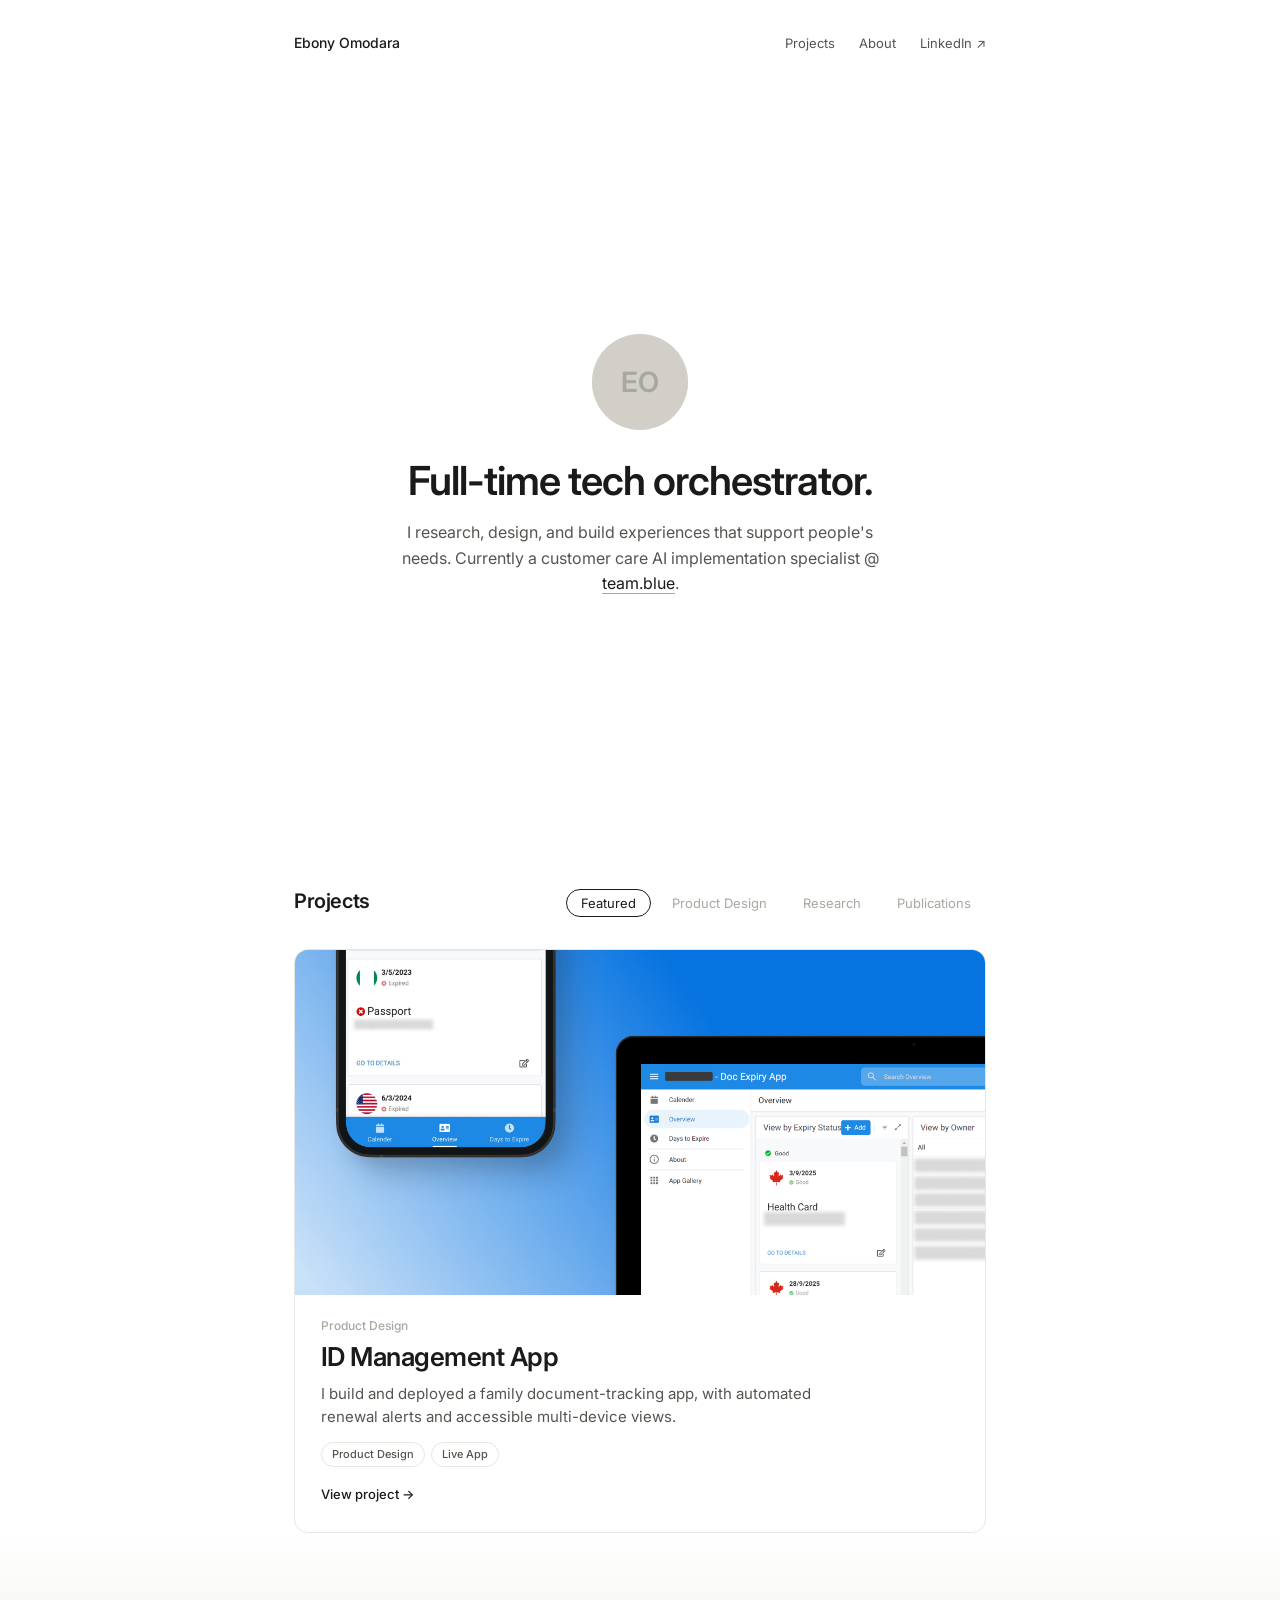
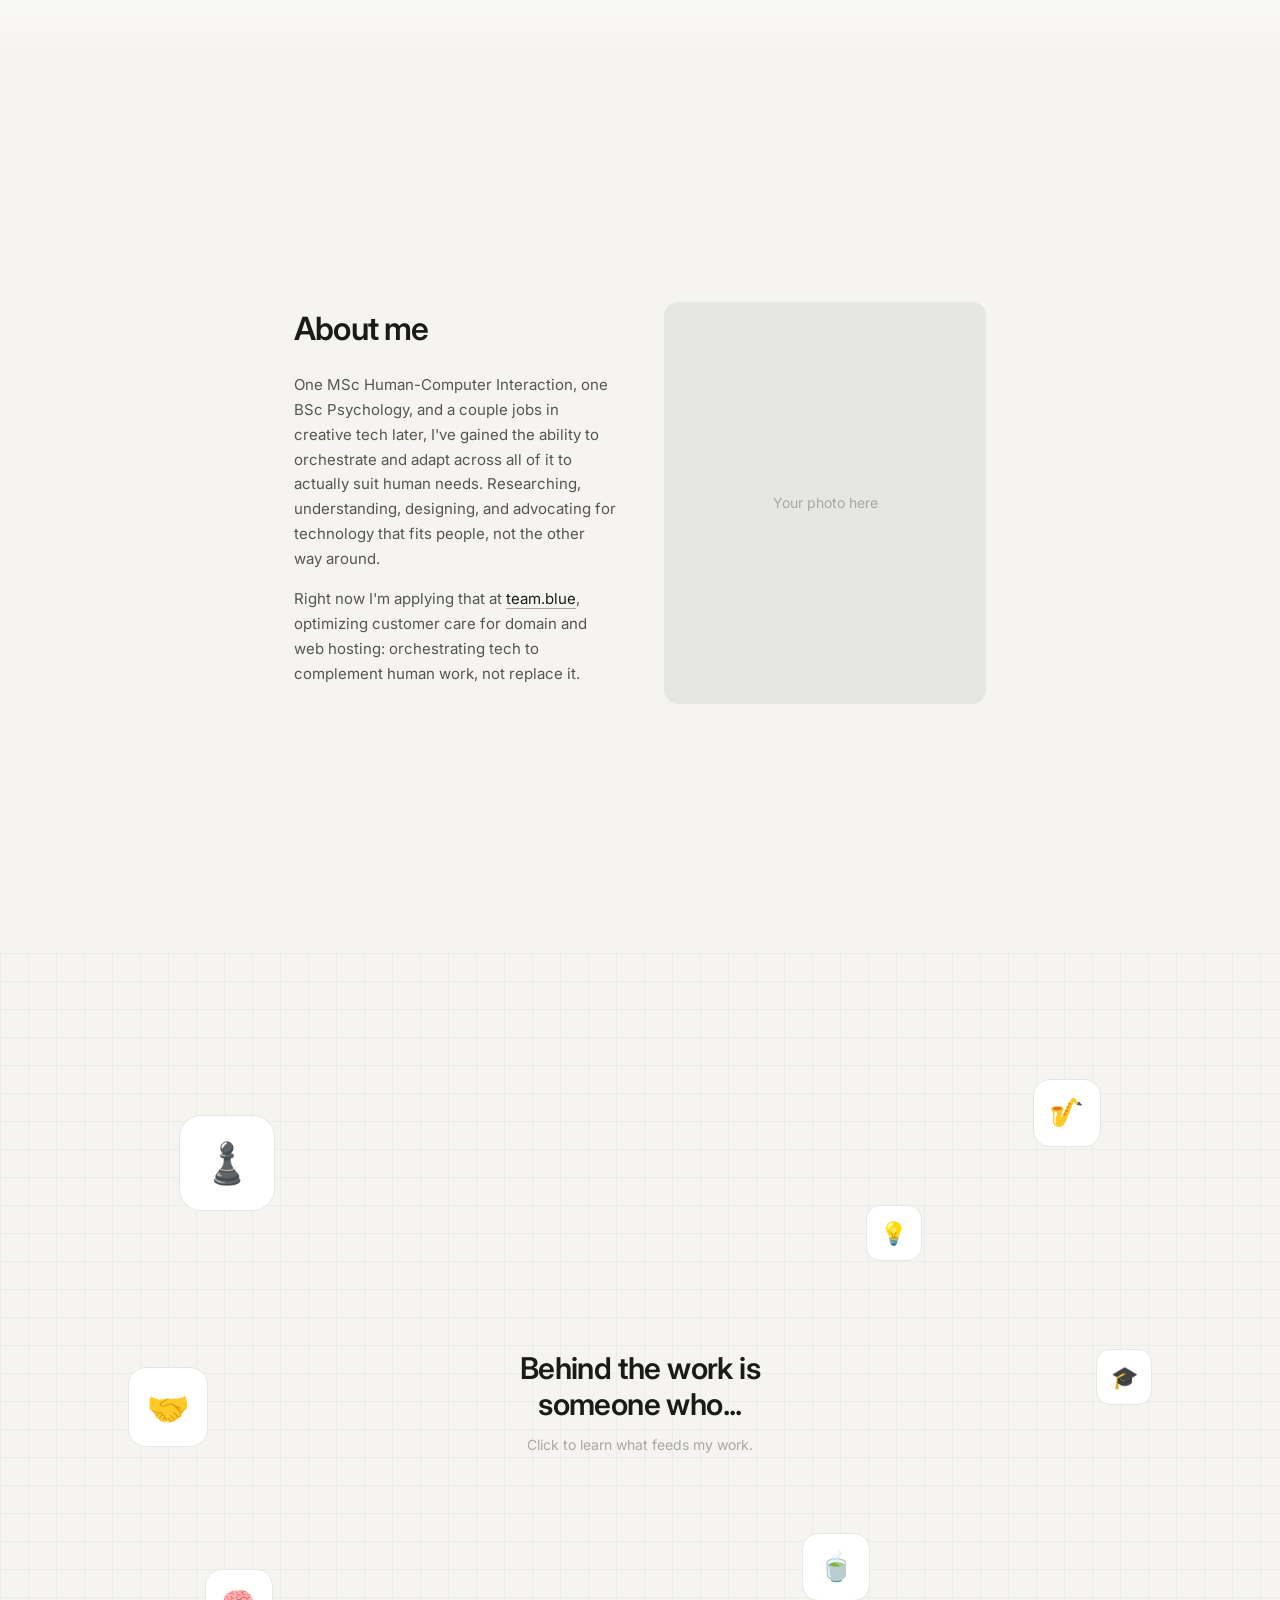
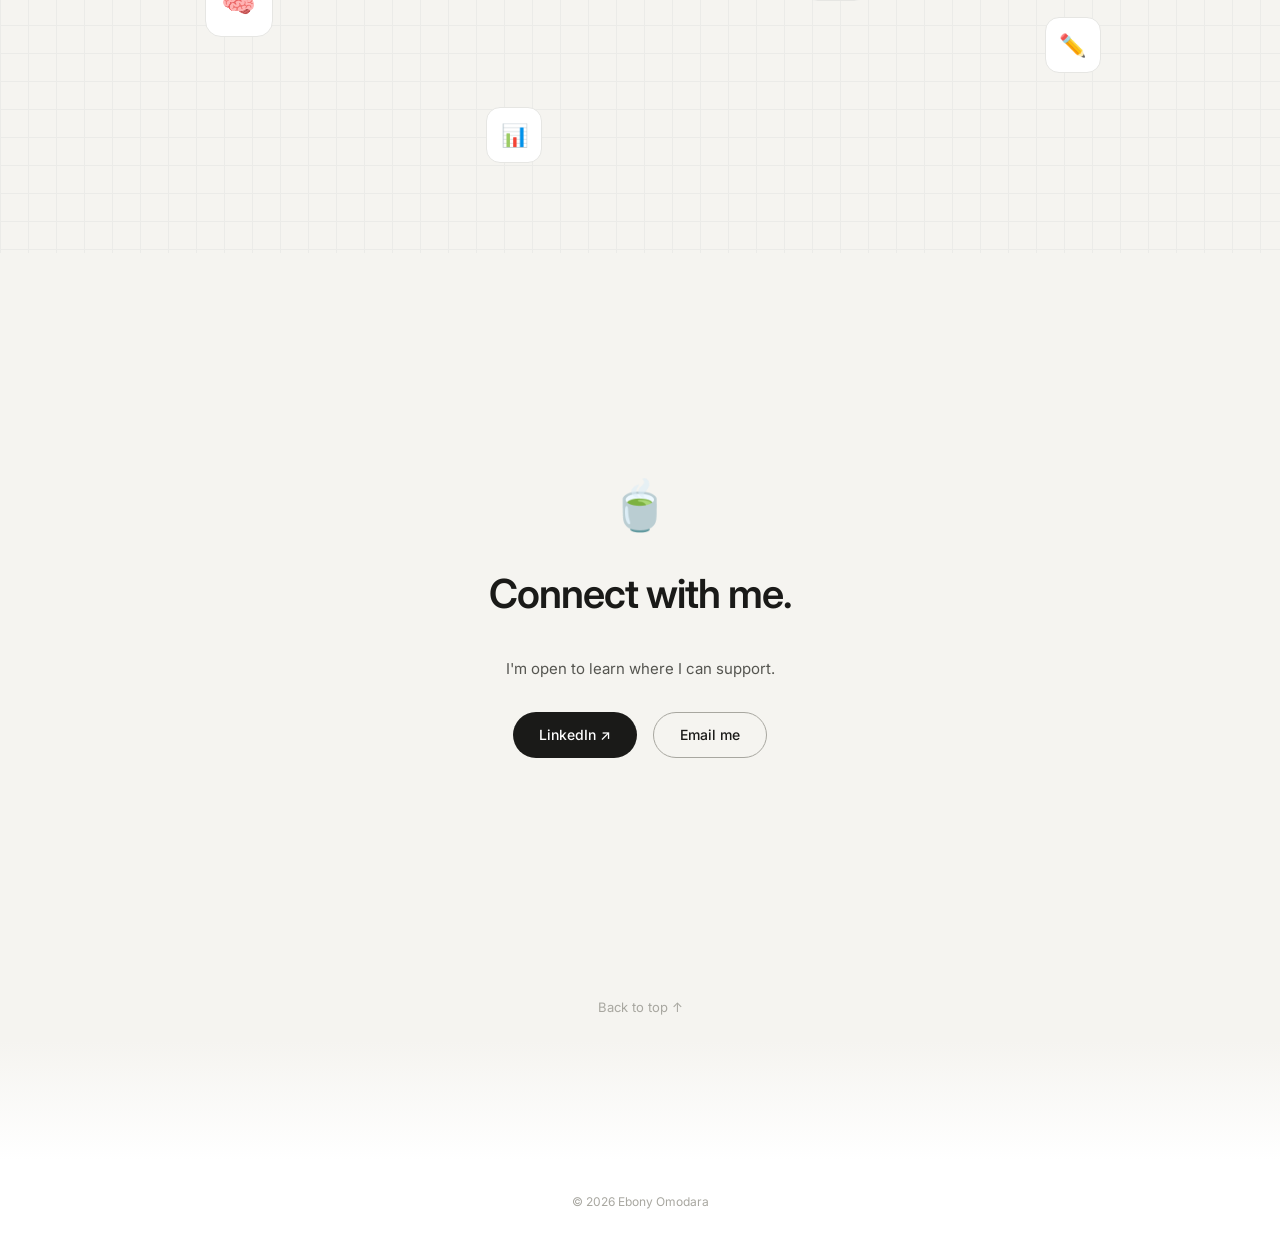
==== commit 90471d92: "fix 2" ====
--- a/index.html
+++ b/index.html
@@ -773,14 +773,14 @@
 
 function makeCard(p, isFeature, isSingle) {
   const a = document.createElement('a');
-  a.href = '#';
+  a.href = 'project.html?slug=' + p.slug;
   let cls = 'pcard';
   if (isFeature) cls += ' pcard--feature';
   if (isSingle) cls += ' pcard--single';
   a.className = cls;
   a.innerHTML = `
     <div class="pcard__cover">
-      <div class="pcard__cover-bg" style="background:${p.color}"></div>
+      <div class="pcard__cover-bg" style="background:${p.coverColor};background-image:url('${p.cover}');background-size:cover;background-position:center"></div>
     </div>
     <div class="pcard__body">
       <div class="pcard__category">${p.category}</div>
